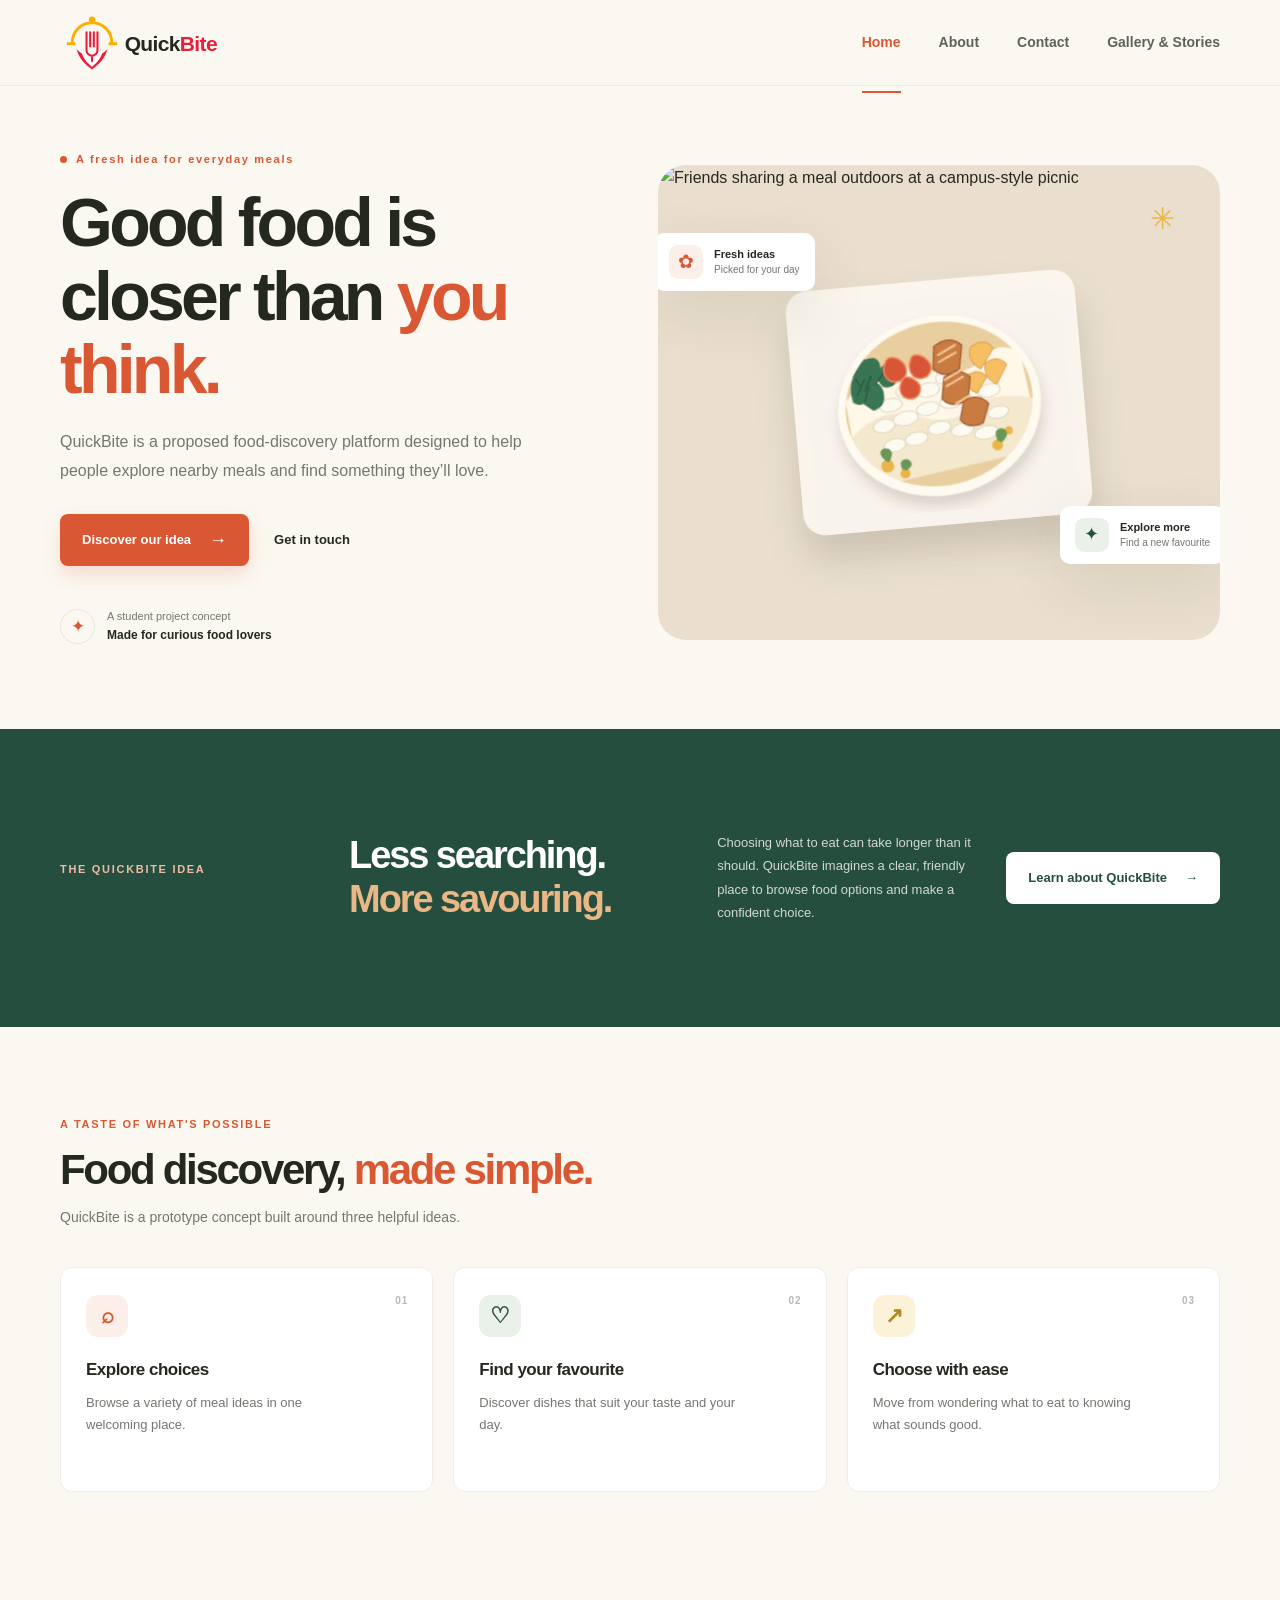
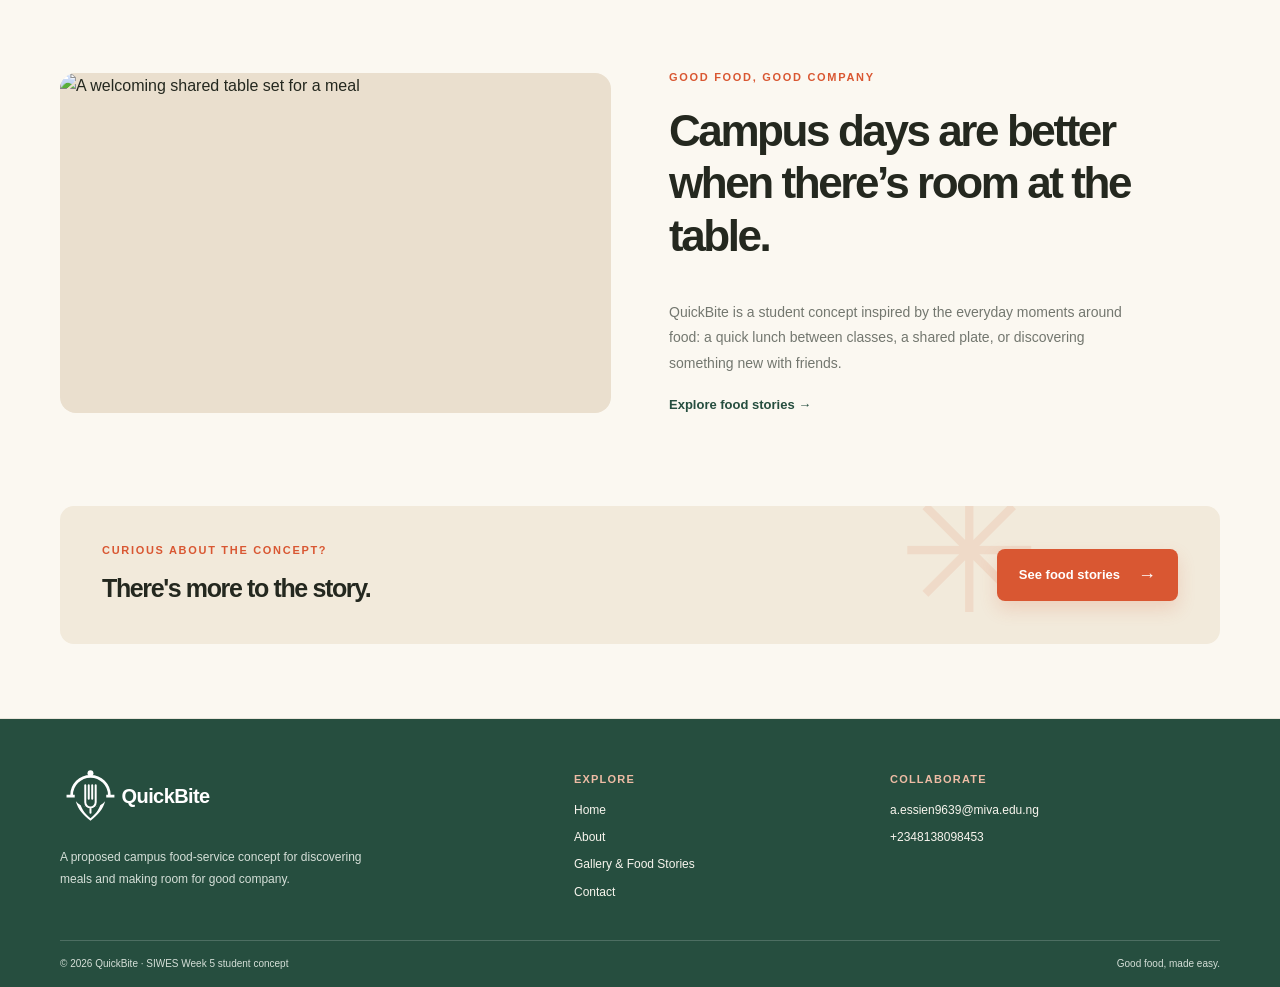
==== index.html @ 916a2e5a "Build QuickBite SIWES Week 5 website" ====
<!doctype html>
<html lang="en">
<head>
  <meta charset="utf-8">
  <meta name="viewport" content="width=device-width, initial-scale=1">
  <meta name="description" content="Meet QuickBite, a student concept for making local food discovery and ordering feel simple.">
  <title>QuickBite | Good food, made easy</title>
  <link rel="icon" href="assets/favicon.svg" type="image/svg+xml">
  <link rel="stylesheet" href="style.css">
</head>
<body>
  <a class="skip-link" href="#main">Skip to main content</a>
  <header class="site-header">
    <div class="container nav-wrap">
      <a class="brand" href="index.html" aria-label="QuickBite home"><img src="assets/quickbite-logo.svg" alt="QuickBite" width="168" height="59"></a>
      <nav class="site-nav" aria-label="Main navigation">
        <a class="active" aria-current="page" href="index.html">Home</a>
        <a href="about.html">About</a>
        <a href="contact.html">Contact</a>
        <a href="gallery.html">Gallery &amp; Stories</a>
      </nav>
    </div>
  </header>

  <main id="main">
    <section class="hero container">
      <div class="hero-copy">
        <p class="eyebrow"><span class="eyebrow-dot"></span> A fresh idea for everyday meals</p>
        <h1>Good food is<br>closer than <span class="accent-text">you think.</span></h1>
        <p class="hero-text">QuickBite is a proposed food-discovery platform designed to help people explore nearby meals and find something they’ll love.</p>
        <div class="hero-actions">
          <a class="button button-primary" href="about.html">Discover our idea <span aria-hidden="true">→</span></a>
          <a class="text-link" href="contact.html">Get in touch</a>
        </div>
        <div class="hero-note"><span class="note-icon" aria-hidden="true">✦</span><span>A student project concept<br><strong>Made for curious food lovers</strong></span></div>
      </div>
      <div class="hero-visual hero-photo-wrap">
        <img class="hero-photo" src="https://images.unsplash.com/photo-1527529482837-4698179dc6ce?auto=format&amp;fit=crop&amp;w=1200&amp;q=85" alt="Friends sharing a meal outdoors at a campus-style picnic" onerror="this.hidden=true">
        <div class="visual-orbit orbit-one"></div><div class="visual-orbit orbit-two"></div>
        <img class="hero-food" src="assets/quickbite-bowl.svg" alt="Illustration of a colourful rice bowl with vegetables and grilled protein">
        <div class="floating-card card-fresh"><span class="card-icon" aria-hidden="true">✿</span><span><strong>Fresh ideas</strong><small>Picked for your day</small></span></div>
        <div class="floating-card card-discover"><span class="mini-spark" aria-hidden="true">✦</span><span><strong>Explore more</strong><small>Find a new favourite</small></span></div>
        <span class="visual-sun" aria-hidden="true">✳</span>
      </div>
    </section>

    <section class="intro-band">
      <div class="container intro-grid">
        <p class="eyebrow eyebrow-light">THE QUICKBITE IDEA</p>
        <h2>Less searching.<br><span>More savouring.</span></h2>
        <p>Choosing what to eat can take longer than it should. QuickBite imagines a clear, friendly place to browse food options and make a confident choice.</p>
        <a class="button button-light" href="about.html">Learn about QuickBite <span aria-hidden="true">→</span></a>
      </div>
    </section>

    <section class="features container section-space">
      <div class="section-heading">
        <p class="eyebrow">A TASTE OF WHAT'S POSSIBLE</p>
        <h2>Food discovery, <span class="accent-text">made simple.</span></h2>
        <p>QuickBite is a prototype concept built around three helpful ideas.</p>
      </div>
      <div class="feature-grid">
        <article class="feature-card"><span class="feature-number">01</span><span class="feature-icon icon-peach" aria-hidden="true">⌕</span><h3>Explore choices</h3><p>Browse a variety of meal ideas in one welcoming place.</p></article>
        <article class="feature-card"><span class="feature-number">02</span><span class="feature-icon icon-green" aria-hidden="true">♡</span><h3>Find your favourite</h3><p>Discover dishes that suit your taste and your day.</p></article>
        <article class="feature-card"><span class="feature-number">03</span><span class="feature-icon icon-yellow" aria-hidden="true">↗</span><h3>Choose with ease</h3><p>Move from wondering what to eat to knowing what sounds good.</p></article>
      </div>
    </section>

    <section class="campus-moment container section-space"><div class="moment-photo"><img src="https://images.unsplash.com/photo-1517248135467-4c7edcad34c4?auto=format&amp;fit=crop&amp;w=1000&amp;q=85" alt="A welcoming shared table set for a meal" loading="lazy" onerror="this.hidden=true"></div><div><p class="eyebrow">GOOD FOOD, GOOD COMPANY</p><h2>Campus days are better when there’s room at the table.</h2><p>QuickBite is a student concept inspired by the everyday moments around food: a quick lunch between classes, a shared plate, or discovering something new with friends.</p><a class="text-link" href="gallery.html">Explore food stories →</a></div></section>

    <section class="closing-cta container">
      <div><p class="eyebrow">CURIOUS ABOUT THE CONCEPT?</p><h2>There's more to the story.</h2></div>
      <a class="button button-primary" href="gallery.html">See food stories <span aria-hidden="true">→</span></a>
      <span class="cta-decoration" aria-hidden="true">✳</span>
    </section>
  </main>

  <footer class="site-footer">
    <div class="container footer-grid">
      <div class="footer-brand-column">
        <a class="brand brand-footer" href="index.html" aria-label="QuickBite home"><img src="assets/quickbite-logo-light.svg" alt="QuickBite" width="160" height="56"></a>
        <p>A proposed campus food-service concept for discovering meals and making room for good company.</p>
      </div>
      <div class="footer-links"><h2>Explore</h2><a href="index.html">Home</a><a href="about.html">About</a><a href="gallery.html">Gallery &amp; Food Stories</a><a href="contact.html">Contact</a></div>
      <div class="footer-contact"><h2>Collaborate</h2><a href="mailto:a.essien9639@miva.edu.ng">a.essien9639@miva.edu.ng</a><a href="tel:+2348138098453">+2348138098453</a></div>
    </div>
    <div class="container footer-bottom"><span>© 2026 QuickBite · SIWES Week 5 student concept</span><span>Good food, made easy.</span></div>
  </footer>
</body>
</html>
---- style.css ----
:root{--ink:#24281f;--muted:#73776f;--orange:#d95732;--orange-dark:#bd4525;--cream:#fbf8f1;--pale:#f3eee4;--green:#264e3f;--line:#e9e5db;--white:#fff;--shadow:0 20px 60px rgba(63,49,32,.10);--font-body:'DM Sans',Arial,sans-serif;--font-heading:'Manrope','DM Sans',sans-serif}
*{box-sizing:border-box}html{scroll-behavior:smooth}body{margin:0;background:var(--cream);color:var(--ink);font-family:var(--font-body);font-size:16px;line-height:1.65;-webkit-font-smoothing:antialiased}a{color:inherit;text-decoration:none}img{display:block;max-width:100%}.container{width:min(1160px,calc(100% - 64px));margin-inline:auto}.skip-link{position:absolute;left:16px;top:-60px;z-index:100;background:var(--green);color:white;padding:10px 16px;border-radius:8px}.skip-link:focus{top:12px}.site-header{height:86px;display:flex;align-items:center;border-bottom:1px solid rgba(36,40,31,.06)}.nav-wrap{display:flex;align-items:center;justify-content:space-between}.brand{display:inline-flex;align-items:center;gap:10px;font-family:var(--font-heading);font-size:21px;font-weight:800;letter-spacing:-1px}.brand-mark{display:grid;place-items:center;width:35px;height:35px;border-radius:12px;background:var(--orange);color:#fff;font-size:18px;font-weight:800;letter-spacing:-1px}.brand-dot{color:var(--orange)}.site-nav{display:flex;align-items:center;gap:38px}.site-nav a{position:relative;color:#5e625a;font-size:14px;font-weight:600;transition:color .2s}.site-nav a:hover,.site-nav a.active{color:var(--orange)}.site-nav a.active:after{position:absolute;right:0;bottom:-31px;left:0;height:2px;background:var(--orange);content:''}.hero{min-height:600px;display:grid;grid-template-columns:1fr 1fr;align-items:center;gap:36px;padding-block:64px 74px}.hero-copy{position:relative;z-index:1;padding-bottom:10px}.eyebrow{display:flex;align-items:center;gap:9px;margin:0 0 18px;color:var(--orange);font-size:11px;font-weight:700;letter-spacing:1.7px}.eyebrow-dot{width:7px;height:7px;border-radius:50%;background:var(--orange)}h1,h2,h3,p{margin-top:0}h1,h2,h3{font-family:var(--font-heading);letter-spacing:-.055em}h1{margin-bottom:22px;font-size:clamp(45px,5.4vw,68px);line-height:1.08;font-weight:800}.accent-text{color:var(--orange)}.hero-text,.page-lead{max-width:470px;margin-bottom:28px;color:var(--muted);font-size:16px;line-height:1.8}.hero-actions{display:flex;align-items:center;gap:25px}.button{min-height:52px;display:inline-flex;align-items:center;justify-content:center;gap:18px;padding:0 22px;border:0;border-radius:8px;font-family:var(--font-body);font-size:13px;font-weight:700;cursor:pointer;transition:transform .2s,background .2s}.button:hover{transform:translateY(-2px)}.button-primary{background:var(--orange);color:white;box-shadow:0 8px 18px rgba(217,87,50,.18)}.button-primary:hover{background:var(--orange-dark)}.button-primary span{font-size:18px;line-height:1}.text-link{font-size:13px;font-weight:700}.text-link:hover{color:var(--orange)}.hero-note{display:flex;align-items:center;gap:12px;margin-top:42px;color:var(--muted);font-size:11px;line-height:1.6}.hero-note strong{color:var(--ink);font-size:12px}.note-icon{display:grid;place-items:center;width:35px;height:35px;border:1px solid var(--line);border-radius:50%;color:var(--orange);font-size:17px}.hero-visual{height:475px;position:relative;display:grid;place-items:center}.visual-orbit{position:absolute;border-radius:50%;border:1px solid rgba(38,78,63,.10)}.orbit-one{width:420px;height:420px}.orbit-two{width:346px;height:346px}.hero-visual:before{position:absolute;width:295px;height:295px;content:'';border-radius:50%;background:#eee2ca}.hero-food{z-index:1;width:min(430px,95%);filter:drop-shadow(0 24px 18px rgba(52,44,29,.17));transform:rotate(-7deg)}.floating-card{z-index:2;position:absolute;display:flex;align-items:center;gap:11px;padding:12px 15px;background:#fff;border-radius:10px;box-shadow:var(--shadow)}.floating-card strong,.floating-card small{display:block;line-height:1.45}.floating-card strong{font-size:11px}.floating-card small{color:var(--muted);font-size:10px}.card-fresh{top:68px;left:-4px}.card-discover{right:-5px;bottom:76px}.card-icon{display:grid;place-items:center;width:34px;height:34px;border-radius:9px;background:#fceee8;color:var(--orange);font-size:19px}.mini-spark{display:grid;place-items:center;width:34px;height:34px;border-radius:9px;background:#e9f1e9;color:var(--green);font-size:18px}.visual-sun{position:absolute;top:29px;right:45px;color:#e6b74b;font-size:30px}.intro-band{background:var(--green);color:white}.intro-grid{min-height:298px;display:grid;grid-template-columns:1fr 1.3fr 1fr auto;align-items:center;gap:26px;padding-block:58px}.eyebrow-light{color:#eebca5}.intro-grid h2{margin:0;font-size:clamp(28px,3vw,38px);line-height:1.15}.intro-grid h2 span{color:#e9b886}.intro-grid>p:not(.eyebrow){max-width:255px;margin:0;color:#d0d9d3;font-size:13px;line-height:1.8}.button-light{background:white;color:var(--green);white-space:nowrap}.button-light:hover{background:#f1e9db}.section-space{padding-block:88px}.section-heading{max-width:650px;margin-bottom:38px}.section-heading .eyebrow{margin-bottom:12px}.section-heading h2{margin-bottom:11px;font-size:clamp(30px,3.6vw,42px);line-height:1.2}.section-heading>p:last-child{margin:0;color:var(--muted);font-size:14px}.feature-grid{display:grid;grid-template-columns:repeat(3,1fr);gap:20px}.feature-card{position:relative;min-height:225px;padding:27px 25px;background:white;border:1px solid #f0ede6;border-radius:12px}.feature-number{position:absolute;top:25px;right:24px;color:#b8b9b1;font-size:10px;font-weight:700;letter-spacing:1px}.feature-icon{width:42px;height:42px;display:grid;place-items:center;margin-bottom:19px;border-radius:12px;font-size:22px;font-weight:600}.icon-peach{background:#fceee8;color:var(--orange)}.icon-green{background:#eaf1e9;color:var(--green)}.icon-yellow{background:#fbf2d9;color:#b08a24}.feature-card h3,.step-card h3{margin-bottom:7px;font-size:17px;letter-spacing:-.03em}.feature-card p,.step-card p{max-width:270px;margin:0;color:var(--muted);font-size:13px;line-height:1.7}.closing-cta{position:relative;overflow:hidden;display:flex;align-items:center;justify-content:space-between;gap:22px;margin-bottom:74px;padding:35px 42px;background:#f2eadb;border-radius:14px}.closing-cta .eyebrow{margin-bottom:9px}.closing-cta h2{position:relative;z-index:1;margin:0;font-size:25px}.closing-cta .button{z-index:1}.cta-decoration{position:absolute;top:-38px;right:180px;color:rgba(217,87,50,.11);font-size:170px;line-height:1}.site-footer{border-top:1px solid var(--line);background:#f8f5ee}.footer-inner{min-height:92px;display:flex;align-items:center;justify-content:space-between;gap:18px}.brand-footer{font-size:16px}.brand-footer .brand-mark{width:29px;height:29px;border-radius:9px;font-size:15px}.footer-inner>p{margin:0;color:var(--muted);font-size:11px}.footer-credit{color:#85877f;font-size:10px;font-weight:700;letter-spacing:1px}.page-hero{min-height:455px;display:grid;grid-template-columns:1.2fr .8fr;align-items:center;gap:40px;padding-block:60px}.page-hero h1{font-size:clamp(44px,5vw,62px)}.page-hero .page-lead{max-width:510px;margin-bottom:0}.page-hero-art{height:300px;position:relative;display:grid;place-items:center}.about-art:before{position:absolute;width:235px;height:235px;content:'';border-radius:50%;background:#f1e5d0}.about-plate{z-index:1;width:194px;height:194px;display:grid;place-items:center;border:12px solid white;border-radius:50%;background:#e6ad71;box-shadow:0 18px 35px rgba(75,53,28,.13)}.about-plate:before{width:135px;height:135px;display:grid;place-items:center;content:'';border:2px dashed rgba(255,255,255,.72);border-radius:50%}.about-plate span{position:absolute;display:grid;place-items:center;width:54px;height:54px;border-radius:18px;background:var(--orange);color:#fff;font-family:var(--font-heading);font-size:30px;font-weight:800;transform:rotate(-9deg)}.about-sun{position:absolute;top:14px;right:30px;color:#e1b44d;font-size:48px}.about-leaf{position:absolute;color:var(--green);font-size:34px}.leaf-a{left:28px;top:65px}.leaf-b{right:10px;bottom:38px;color:var(--orange)}.story-section{background:white}.story-grid{display:grid;grid-template-columns:.65fr 1.35fr;gap:55px}.story-label{padding-top:8px}.story-rule{display:block;width:55px;height:2px;margin:30px 0 14px;background:var(--orange)}.story-small{color:var(--muted);font-size:12px}.story-copy h2{max-width:620px;margin-bottom:20px;font-size:clamp(29px,3.8vw,43px);line-height:1.2}.story-copy p{max-width:670px;color:var(--muted);font-size:14px;line-height:1.9}.story-copy p:last-child{margin-bottom:0}.how-section{background:#f6f2e9}.steps-grid{display:grid;grid-template-columns:repeat(3,1fr);gap:20px}.step-card{min-height:240px;padding:26px;background:#fff;border-radius:12px}.step-count{display:block;color:var(--orange);font-size:10px;font-weight:700;letter-spacing:1.3px}.step-icon{display:block;margin:20px 0 12px;color:var(--green);font-size:28px}.contact-hero{min-height:calc(100vh - 178px);display:grid;grid-template-columns:.8fr 1.2fr;align-items:center;gap:70px;padding-block:65px}.contact-hero h1{font-size:clamp(48px,5vw,64px)}.contact-hero .page-lead{font-size:15px}.contact-aside{display:flex;align-items:flex-start;gap:13px;max-width:340px;margin-top:34px;padding:17px 18px;border:1px solid var(--line);border-radius:10px;background:#fff}.contact-aside-icon{color:var(--orange);font-size:19px}.contact-aside p{margin:0;color:var(--muted);font-size:11px;line-height:1.7}.contact-aside strong{color:var(--ink);font-size:12px}.contact-form{padding:34px 36px;background:#fff;border:1px solid #eeebe4;border-radius:14px;box-shadow:0 15px 45px rgba(63,49,32,.06)}.form-heading{margin-bottom:25px}.form-heading .eyebrow{margin-bottom:7px}.form-heading h2{margin:0;font-size:28px}.form-row{display:grid;grid-template-columns:1fr 1fr;gap:15px}.form-field{display:flex;flex-direction:column;gap:7px;margin-bottom:17px}.form-field label{font-size:12px;font-weight:700}.form-field input,.form-field textarea{width:100%;border:1px solid #e7e4dc;border-radius:7px;background:#fdfcf9;padding:12px 13px;color:var(--ink);font:inherit;font-size:12px;outline:none;transition:border-color .2s,box-shadow .2s}.form-field input{height:45px}.form-field textarea{min-height:125px;resize:vertical}.form-field input::placeholder,.form-field textarea::placeholder{color:#a4a59e}.form-field input:focus,.form-field textarea:focus{border-color:var(--orange);box-shadow:0 0 0 3px rgba(217,87,50,.1)}.submit-button{width:100%;margin-top:1px}.form-note{margin:12px 0 0;text-align:center;color:var(--muted);font-size:10px}
@media(max-width:900px){.container{width:min(100% - 48px,720px)}.hero{min-height:auto;grid-template-columns:1fr 1fr;gap:10px;padding-block:55px}.hero-visual{height:390px}.orbit-one{width:340px;height:340px}.orbit-two{width:275px;height:275px}.hero-visual:before{width:235px;height:235px}.floating-card{padding:10px}.card-fresh{left:-5px}.card-discover{right:-6px}.intro-grid{grid-template-columns:1fr 1.4fr;gap:18px 35px}.intro-grid>p:not(.eyebrow){max-width:400px}.feature-card{padding:23px 19px}.contact-hero{gap:35px}.contact-form{padding:28px 24px}}
@media(max-width:650px){body{font-size:15px}.container{width:calc(100% - 40px)}.site-header{height:72px}.brand{font-size:19px}.brand-mark{width:32px;height:32px}.site-nav{gap:20px}.site-nav a{font-size:12px}.site-nav a.active:after{bottom:-25px}.hero{grid-template-columns:1fr;padding-block:52px 35px}.hero-copy{padding:0}.hero h1{font-size:clamp(43px,12vw,59px)}.hero-text{font-size:14px}.hero-note{margin-top:30px}.hero-visual{height:340px;margin-top:10px}.orbit-one{width:310px;height:310px}.orbit-two{width:250px;height:250px}.hero-visual:before{width:220px;height:220px}.hero-food{width:min(350px,100%)}.card-fresh{top:28px;left:0}.card-discover{right:0;bottom:39px}.visual-sun{right:25px;top:0}.intro-grid{grid-template-columns:1fr;gap:13px;padding-block:45px}.intro-grid h2{font-size:32px}.intro-grid>p:not(.eyebrow){font-size:12px}.intro-grid .button{justify-self:start;margin-top:5px}.section-space{padding-block:62px}.section-heading{margin-bottom:27px}.section-heading h2{font-size:31px}.feature-grid,.steps-grid{grid-template-columns:1fr;gap:13px}.feature-card{min-height:0;padding:21px}.feature-icon{margin-bottom:13px}.feature-card p{max-width:none}.closing-cta{align-items:flex-start;flex-direction:column;margin-bottom:50px;padding:27px 24px}.closing-cta h2{max-width:230px;font-size:22px}.cta-decoration{top:-13px;right:5px;font-size:115px}.footer-inner{min-height:0;flex-wrap:wrap;justify-content:flex-start;padding-block:22px;gap:10px 18px}.footer-inner>p{flex-basis:100%;order:3}.footer-credit{margin-left:auto}.page-hero{min-height:0;grid-template-columns:1fr;gap:8px;padding-block:48px 28px}.page-hero h1{font-size:clamp(42px,11vw,56px)}.page-hero .page-lead{font-size:14px}.page-hero-art{height:250px}.about-art:before{width:205px;height:205px}.about-plate{width:165px;height:165px}.about-plate:before{width:115px;height:115px}.story-grid{grid-template-columns:1fr;gap:24px}.story-rule{margin:18px 0 10px}.story-copy h2{font-size:31px}.story-copy p{font-size:13px}.step-card{min-height:0;padding:22px}.step-icon{margin:14px 0 8px}.contact-hero{min-height:0;grid-template-columns:1fr;gap:30px;padding-block:48px 58px}.contact-hero .page-lead{font-size:14px}.contact-aside{margin-top:24px}.contact-form{padding:25px 20px}.form-row{grid-template-columns:1fr;gap:0}.form-heading h2{font-size:25px}}
@media(prefers-reduced-motion:reduce){html{scroll-behavior:auto}*,*::before,*::after{transition:none!important}}

/* Photo storytelling and the gallery page */
.brand img{width:160px;height:auto}.brand-footer img{width:145px}.hero-photo-wrap{overflow:hidden;border-radius:28px;background:#eadfce}.hero-photo{position:absolute;inset:0;width:100%;height:100%;object-fit:cover}.hero-photo-wrap:before,.hero-photo-wrap .visual-orbit{display:none}.hero-photo-wrap .hero-food{position:relative;width:min(290px,74%);padding:14px;border-radius:22px;background:rgba(251,248,241,.94);transform:rotate(-5deg)}.hero-photo-wrap .floating-card{backdrop-filter:blur(8px)}.campus-moment{display:grid;grid-template-columns:1fr 1fr;align-items:center;gap:58px}.moment-photo{height:340px;overflow:hidden;border-radius:16px;background:#eadfce}.moment-photo img{width:100%;height:100%;object-fit:cover}.campus-moment h2{max-width:490px;font-size:clamp(30px,3.7vw,44px);line-height:1.2}.campus-moment>div>p:not(.eyebrow){max-width:480px;color:var(--muted);font-size:14px;line-height:1.85}.campus-moment .text-link{color:var(--green)}.about-photo-band{height:390px;position:relative;overflow:hidden;background:var(--green)}.about-photo-band>img{width:100%;height:100%;object-fit:cover;opacity:.62}.about-photo-caption{position:absolute;inset:0;display:flex;flex-direction:column;align-items:flex-start;justify-content:center;width:min(1160px,calc(100% - 64px));margin:auto;color:white}.about-photo-caption h2{font-size:clamp(34px,4vw,48px);line-height:1.15}.about-photo-caption .eyebrow{color:#f2cdbd}.contact-details{margin-top:32px}.contact-details h2{margin-bottom:10px;font-size:19px}.contact-details p{margin:5px 0;color:var(--green);font-size:14px}.contact-details a{text-decoration:underline;text-decoration-color:#d9b19f;text-underline-offset:4px}.form-field select{width:100%;height:45px;border:1px solid #e7e4dc;border-radius:7px;background:#fdfcf9;padding:10px 13px;color:var(--ink);font:inherit;font-size:12px}.form-field select:focus{outline:2px solid rgba(217,87,50,.35);border-color:var(--orange)}.gallery-intro{padding-block:72px 40px}.gallery-intro h1{font-size:clamp(44px,5vw,62px)}.gallery-grid{display:grid;grid-template-columns:1.25fr 1fr 1fr;grid-template-rows:245px 245px;gap:16px;padding-bottom:82px}.gallery-item{position:relative;overflow:hidden;margin:0;border-radius:13px;background:#e8dfd0}.gallery-item img{width:100%;height:100%;object-fit:cover;transition:transform .35s}.gallery-item:hover img{transform:scale(1.025)}.gallery-item:after{position:absolute;inset:45% 0 0;background:linear-gradient(transparent,rgba(24,31,25,.68));content:'';pointer-events:none}.gallery-item figcaption{position:absolute;z-index:1;right:17px;bottom:15px;left:17px;color:white;font-size:12px;font-weight:600;line-height:1.4}.gallery-tall{grid-row:span 2}.stories-section{background:#fff}.story-card-grid{display:grid;grid-template-columns:repeat(3,1fr);gap:18px}.editorial-card{padding:25px;border:1px solid var(--line);border-radius:12px;background:var(--cream)}.story-tag{color:var(--orange);font-size:10px;font-weight:700;letter-spacing:1.25px}.editorial-card h3{margin:15px 0 10px;font-size:20px;line-height:1.28}.editorial-card p{min-height:84px;color:var(--muted);font-size:13px;line-height:1.75}.editorial-card a{color:var(--green);font-size:12px;font-weight:700}.story-reading{max-width:740px;margin:55px auto 0;padding-top:35px;border-top:1px solid var(--line)}.story-reading h3{margin:24px 0 8px;font-size:21px}.story-reading p{color:var(--muted);font-size:14px;line-height:1.85}
@media(max-width:900px){.gallery-grid{grid-template-rows:210px 210px}.campus-moment{gap:32px}.story-card-grid{grid-template-columns:1fr 1fr}}
@media(max-width:650px){.brand img{width:136px}.site-nav{gap:9px;flex-wrap:nowrap;justify-content:flex-end;max-width:none}.site-nav a{font-size:10px}.site-nav a.active:after{bottom:-7px}.hero-photo-wrap{height:330px}.hero-photo-wrap .hero-food{width:70%}.campus-moment{grid-template-columns:1fr;gap:25px;padding-top:44px}.moment-photo{height:250px}.about-photo-band{height:300px}.about-photo-caption{width:calc(100% - 40px)}.gallery-intro{padding-block:48px 22px}.gallery-grid{grid-template-columns:1fr 1fr;grid-template-rows:220px 170px 170px;gap:10px;padding-bottom:55px}.gallery-tall{grid-row:span 2}.gallery-item figcaption{right:11px;bottom:10px;left:11px;font-size:10px}.story-card-grid{grid-template-columns:1fr}.editorial-card p{min-height:0}.story-reading{margin-top:38px;padding-top:25px}.contact-details{margin-top:25px}}

/* Final polish: keyboard states, balanced footer, and compact-screen navigation */
:focus-visible{outline:3px solid #264e3f;outline-offset:3px;border-radius:4px}
.site-nav a{padding-block:8px;transition:color .18s ease}
.button,.feature-card,.step-card,.editorial-card{transition:transform .2s ease,box-shadow .2s ease,border-color .2s ease}
.feature-card:hover,.step-card:hover,.editorial-card:hover{transform:translateY(-3px);box-shadow:0 14px 34px rgba(63,49,32,.08)}
.hero-photo-wrap:before{display:none}
.hero-photo-wrap .visual-orbit{display:none}
.site-footer{background:var(--green);color:#fff}
.footer-grid{display:grid;grid-template-columns:1.4fr .8fr 1fr;gap:52px;padding-block:48px 38px}
.brand-footer img{width:160px}
.footer-brand-column>p{max-width:310px;margin:16px 0 0;color:#d5dfd8;font-size:12px;line-height:1.8}
.footer-links,.footer-contact{display:flex;flex-direction:column;align-items:flex-start;gap:8px}
.footer-links h2,.footer-contact h2{margin:3px 0 5px;color:#eebca5;font-family:var(--font-body);font-size:11px;letter-spacing:1.2px;text-transform:uppercase}
.footer-links a,.footer-contact a{color:#f8f5ee;font-size:12px;line-height:1.6;transition:color .18s ease}
.footer-links a:hover,.footer-contact a:hover{color:#f2bb8f;text-decoration:underline;text-underline-offset:3px}
.footer-bottom{display:flex;justify-content:space-between;gap:16px;padding-block:15px;border-top:1px solid rgba(255,255,255,.18);color:#d5dfd8;font-size:10px}
.gallery-item:focus-within img{transform:scale(1.025)}
@media(max-width:900px){.footer-grid{gap:28px}}
@media(max-width:650px){.site-header{height:auto;min-height:72px;padding-block:10px}.nav-wrap{flex-wrap:wrap;justify-content:center;gap:3px 15px}.site-nav{width:100%;justify-content:center;flex-wrap:wrap;gap:4px 17px}.site-nav a{font-size:11px;padding-block:4px}.site-nav a.active:after{bottom:0}.footer-grid{grid-template-columns:1fr 1fr;gap:25px 18px;padding-block:35px 25px}.footer-brand-column{grid-column:1/-1}.footer-brand-column>p{max-width:350px}.footer-contact a{overflow-wrap:anywhere}.footer-bottom{flex-direction:column;gap:3px}.about-photo-caption{padding-inline:0}}
@media(prefers-reduced-motion:reduce){.button,.feature-card,.step-card,.editorial-card,.gallery-item img,.site-nav a,.footer-links a,.footer-contact a{transition:none!important}.feature-card:hover,.step-card:hover,.editorial-card:hover{transform:none}}
.site-header{height:86px}
.brand img{width:168px;height:auto}
.brand-footer img{width:160px;height:auto}
.site-nav a.active:after{bottom:-31px}
@media(max-width:650px){.site-header{min-height:72px;height:auto;padding-block:10px}.brand img{width:136px}.brand-footer img{width:145px}.site-nav a.active:after{bottom:0}}
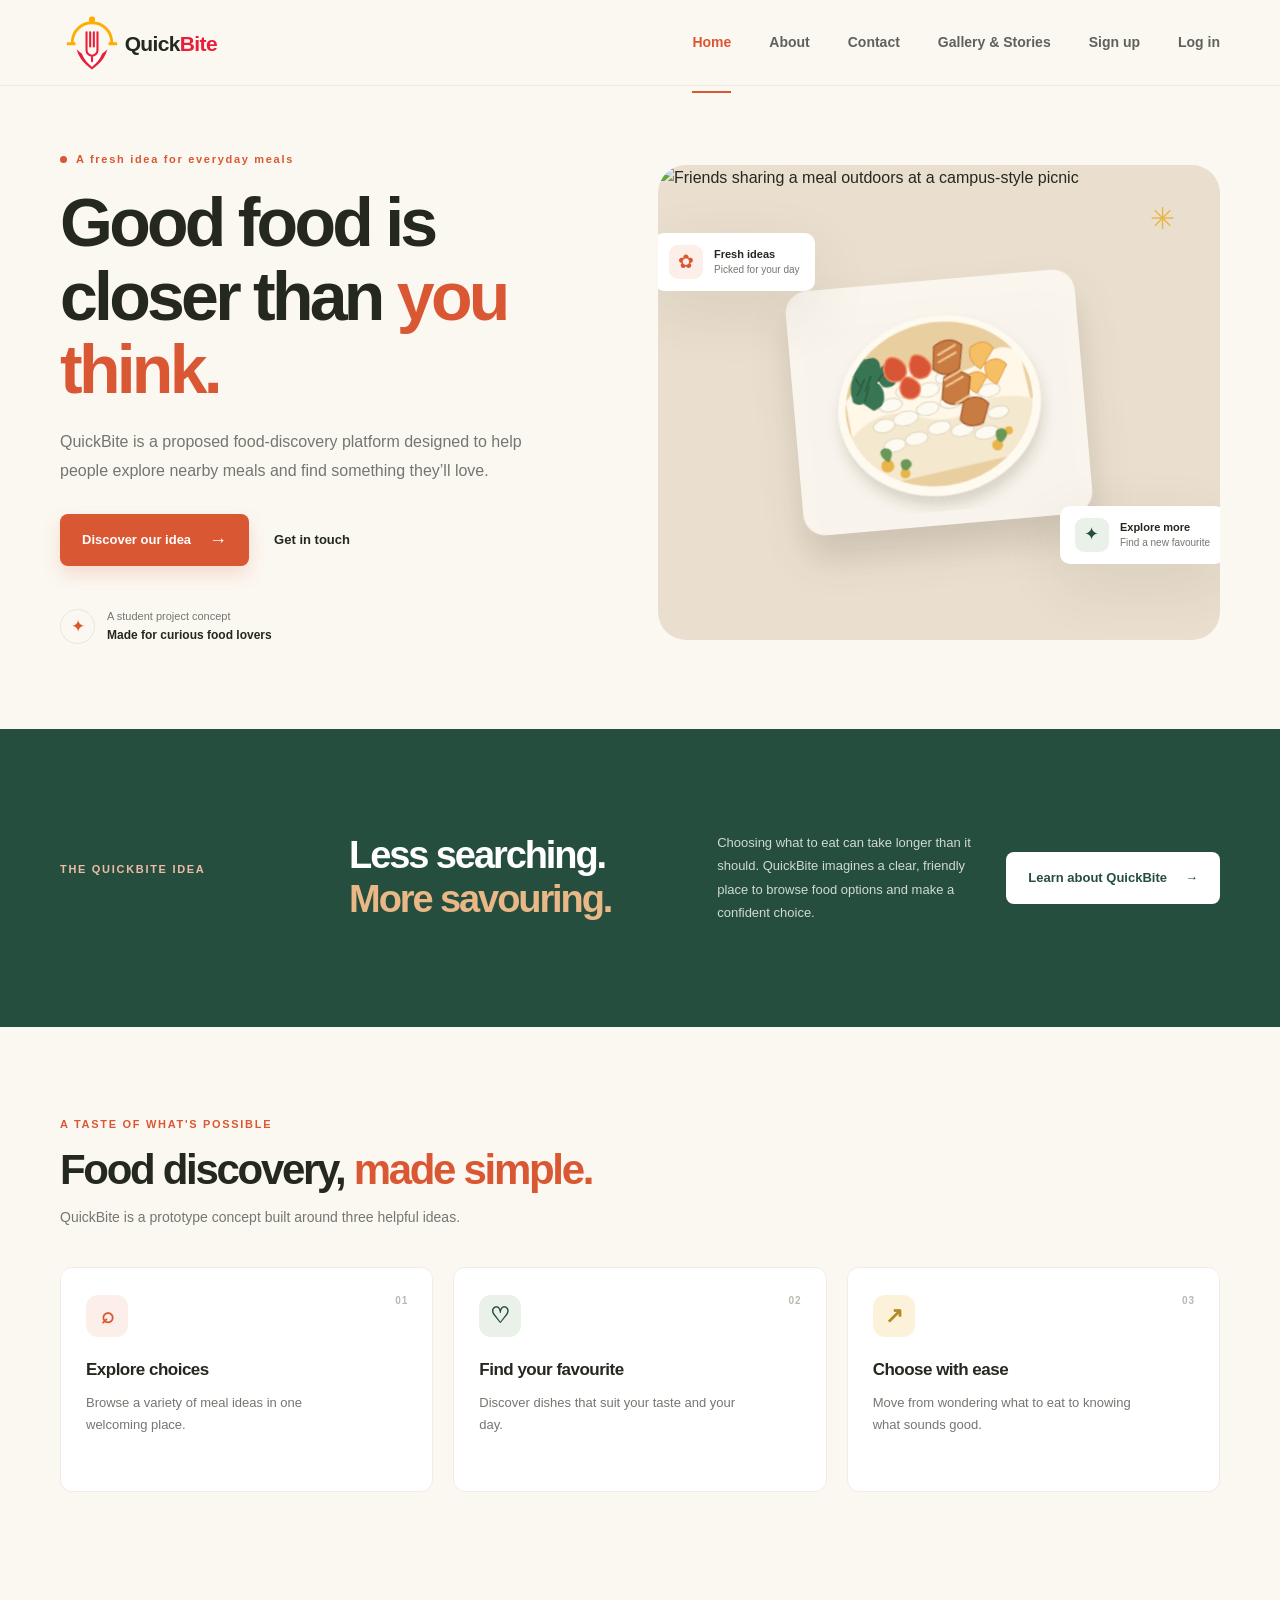
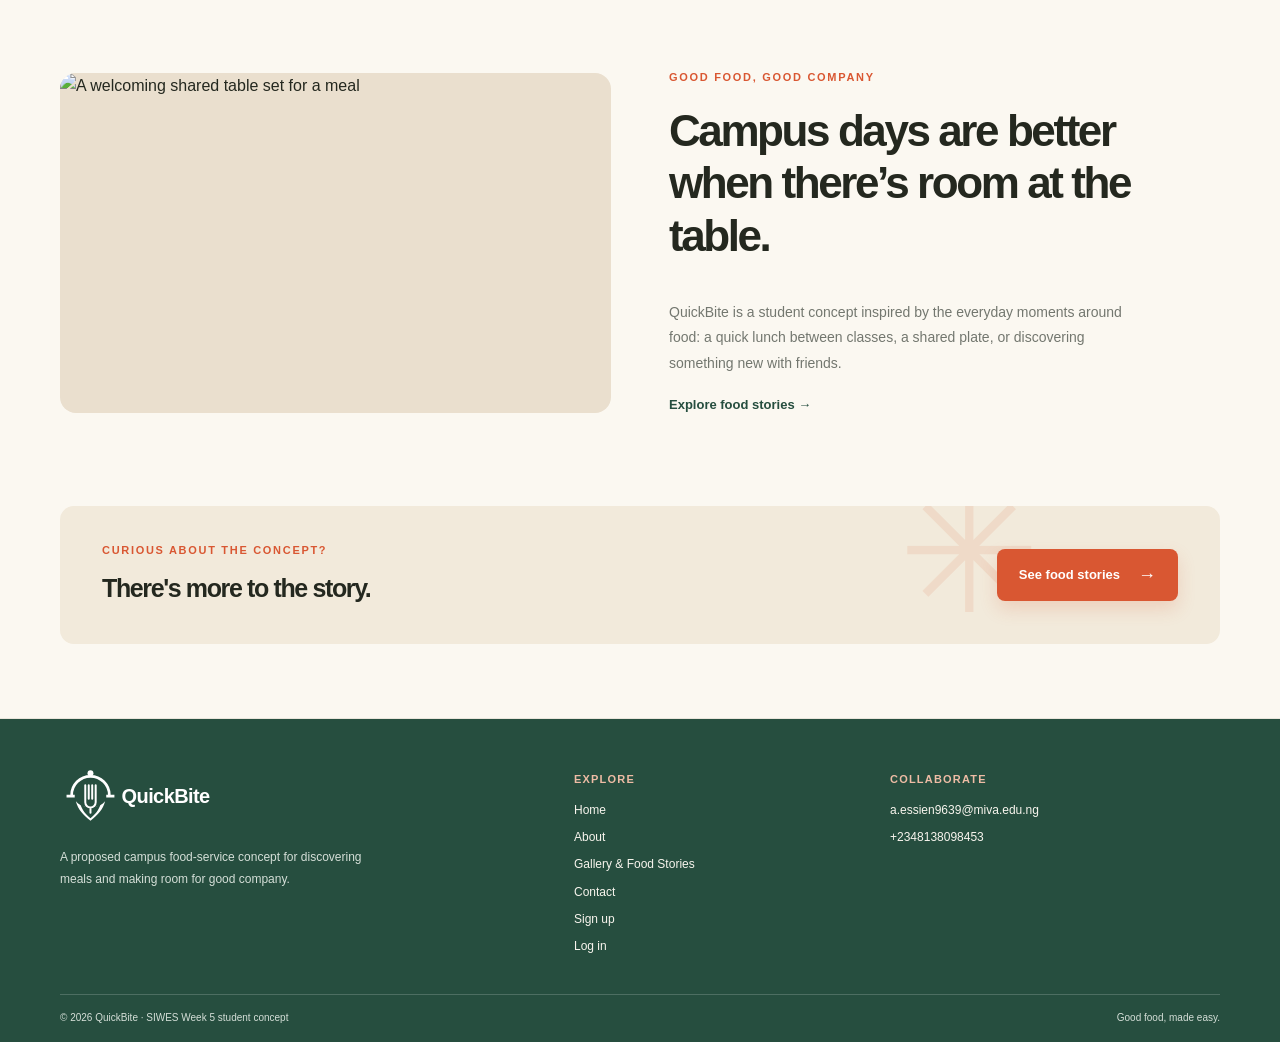
==== commit 79fb3c2e: "Add form validation and account preview pages" ====
--- a/index.html
+++ b/index.html
@@ -17,7 +17,7 @@
         <a class="active" aria-current="page" href="index.html">Home</a>
         <a href="about.html">About</a>
         <a href="contact.html">Contact</a>
-        <a href="gallery.html">Gallery &amp; Stories</a>
+        <a href="gallery.html">Gallery &amp; Stories</a><a href="signup.html">Sign up</a><a href="login.html">Log in</a>
       </nav>
     </div>
   </header>
@@ -81,7 +81,7 @@
         <a class="brand brand-footer" href="index.html" aria-label="QuickBite home"><img src="assets/quickbite-logo-light.svg" alt="QuickBite" width="160" height="56"></a>
         <p>A proposed campus food-service concept for discovering meals and making room for good company.</p>
       </div>
-      <div class="footer-links"><h2>Explore</h2><a href="index.html">Home</a><a href="about.html">About</a><a href="gallery.html">Gallery &amp; Food Stories</a><a href="contact.html">Contact</a></div>
+      <div class="footer-links"><h2>Explore</h2><a href="index.html">Home</a><a href="about.html">About</a><a href="gallery.html">Gallery &amp; Food Stories</a><a href="contact.html">Contact</a><a href="signup.html">Sign up</a><a href="login.html">Log in</a></div>
       <div class="footer-contact"><h2>Collaborate</h2><a href="mailto:a.essien9639@miva.edu.ng">a.essien9639@miva.edu.ng</a><a href="tel:+2348138098453">+2348138098453</a></div>
     </div>
     <div class="container footer-bottom"><span>© 2026 QuickBite · SIWES Week 5 student concept</span><span>Good food, made easy.</span></div>
--- a/style.css
+++ b/style.css
@@ -34,3 +34,25 @@
 .brand-footer img{width:160px;height:auto}
 .site-nav a.active:after{bottom:-31px}
 @media(max-width:650px){.site-header{min-height:72px;height:auto;padding-block:10px}.brand img{width:136px}.brand-footer img{width:145px}.site-nav a.active:after{bottom:0}}
+.auth-shell{width:min(960px,calc(100% - 64px));min-height:calc(100vh - 178px);display:grid;grid-template-columns:.9fr 1.1fr;align-items:center;gap:54px;padding-block:58px}
+.auth-intro h1{font-size:clamp(42px,5vw,62px)}
+.auth-card{width:100%;max-width:520px;padding:34px 36px;border:1px solid #eeebe4;border-radius:14px;background:#fff;box-shadow:0 15px 45px rgba(63,49,32,.06)}
+.auth-card .form-heading{margin-bottom:20px}
+.prototype-notice{margin:0 0 24px;padding:12px 14px;border-left:3px solid var(--orange);border-radius:4px;background:#fbf4ec;color:#565a52;font-size:12px;line-height:1.65}
+.auth-form .form-field{margin-bottom:18px}
+.form-field input[aria-invalid="true"],.form-field textarea[aria-invalid="true"],.form-field select[aria-invalid="true"]{border-color:#b42318}
+.field-error{display:block;margin:0;color:#a11b13;font-size:12px;line-height:1.45}
+.form-hint{color:var(--muted);font-size:11px;line-height:1.45}
+.password-control{display:flex;align-items:stretch;gap:8px}
+.password-control input{min-width:0;flex:1}
+.password-toggle{min-width:58px;padding:0 11px;border:1px solid #e7e4dc;border-radius:7px;background:#fbf8f1;color:var(--green);font:inherit;font-size:12px;font-weight:700;cursor:pointer}
+.password-toggle:hover{background:#f1e9db}
+.form-status{margin:14px 0 0;padding:11px 13px;border:1px solid #c9dfcd;border-radius:7px;background:#eff7ef;color:#254c32;font-size:12px;line-height:1.6}
+.form-status.is-error{border-color:#e6b8b5;background:#fff4f3;color:#8f1d17}
+.auth-switch{margin:22px 0 0;color:var(--muted);font-size:13px}
+.auth-switch a{color:var(--green);font-weight:700;text-decoration:underline;text-underline-offset:3px}
+@media(max-width:900px){.auth-shell{width:min(760px,calc(100% - 48px));grid-template-columns:.8fr 1.2fr;gap:30px}.auth-card{padding:30px 26px}}
+@media(max-width:650px){.auth-shell{width:calc(100% - 40px);min-height:0;grid-template-columns:1fr;gap:24px;padding-block:44px 56px}.auth-intro h1{font-size:clamp(40px,11vw,54px)}.auth-card{padding:26px 20px}.auth-card .form-heading h2{font-size:25px}}
+.field-error[hidden],.form-status[hidden]{display:none!important}
+@media(max-width:900px){.nav-wrap{gap:18px}.brand img{width:145px}.site-nav{gap:clamp(12px,2.3vw,21px)}.site-nav a{white-space:nowrap}}
+@media(max-width:650px){.nav-wrap{gap:3px 15px}.brand img{width:136px}.site-nav{width:100%;justify-content:center;flex-wrap:wrap;gap:4px 17px}.site-nav a{font-size:11px;padding-block:4px}.brand-footer img{width:145px}}
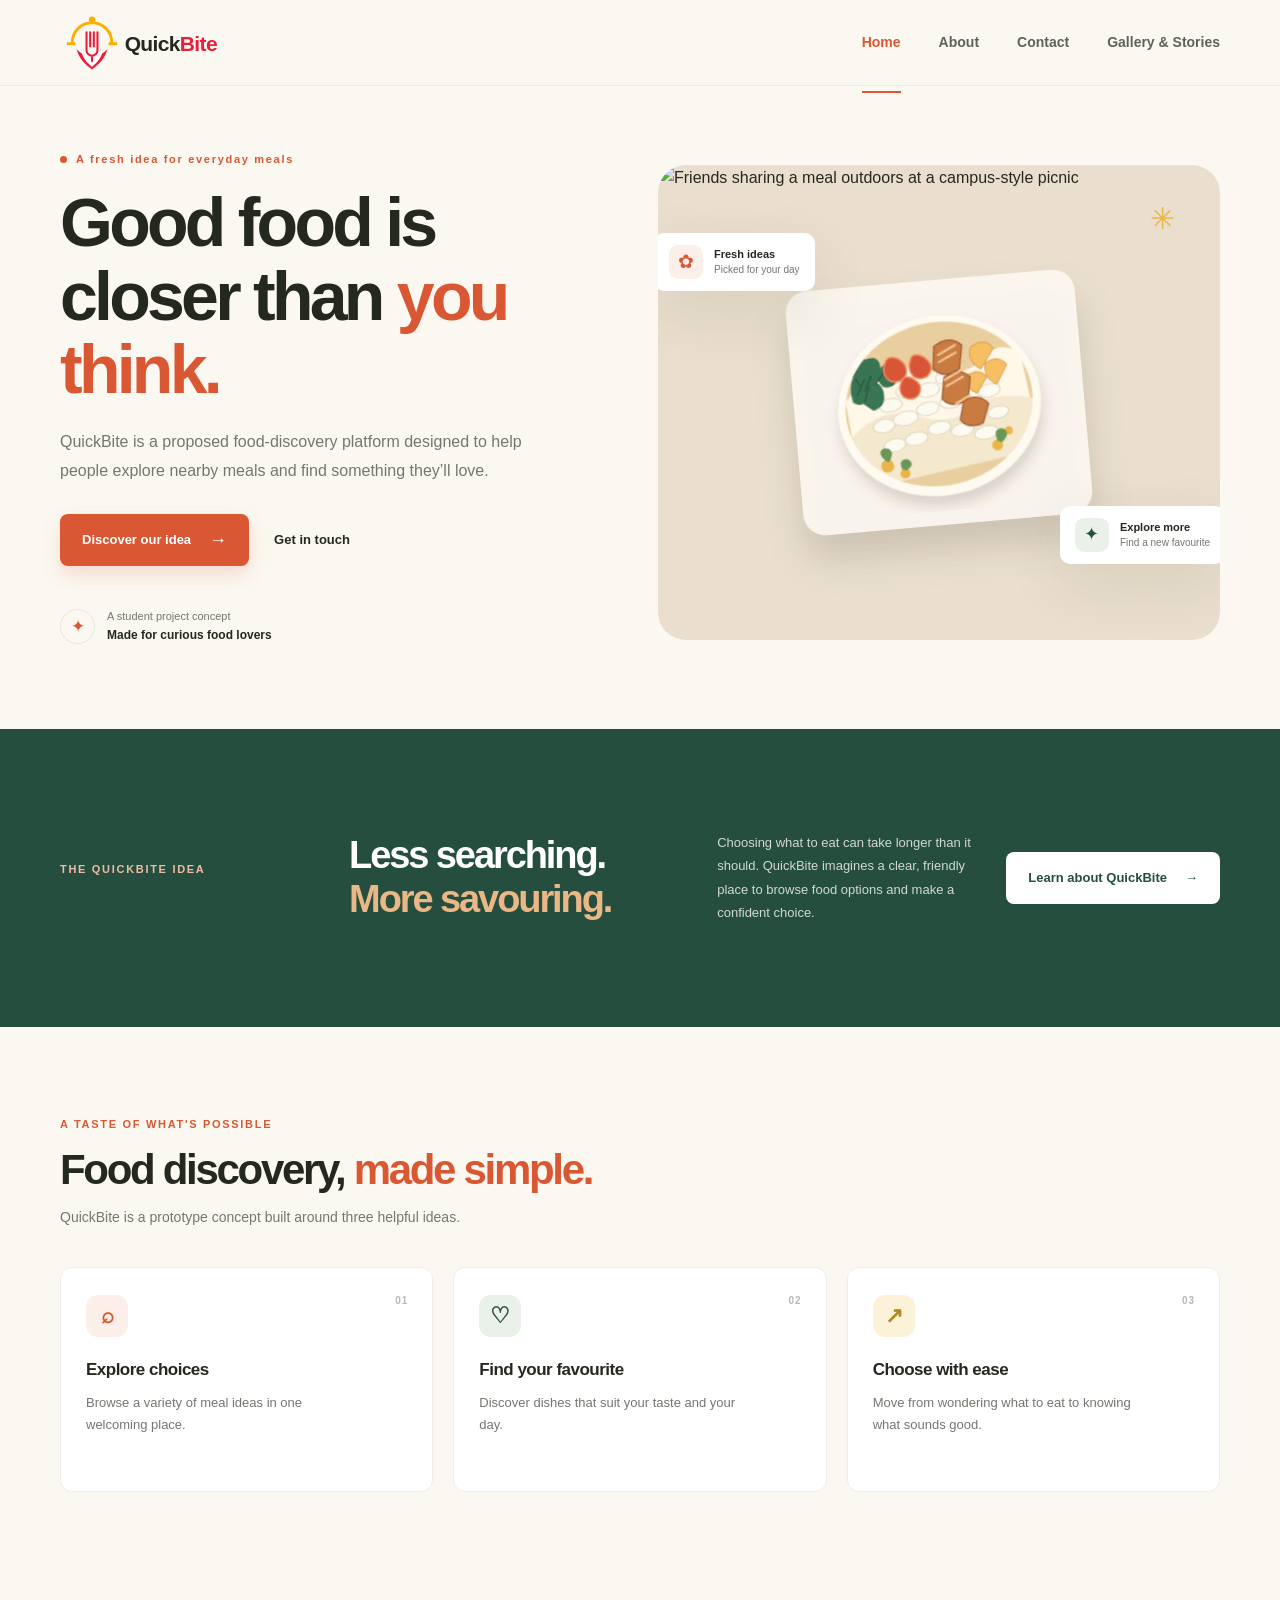
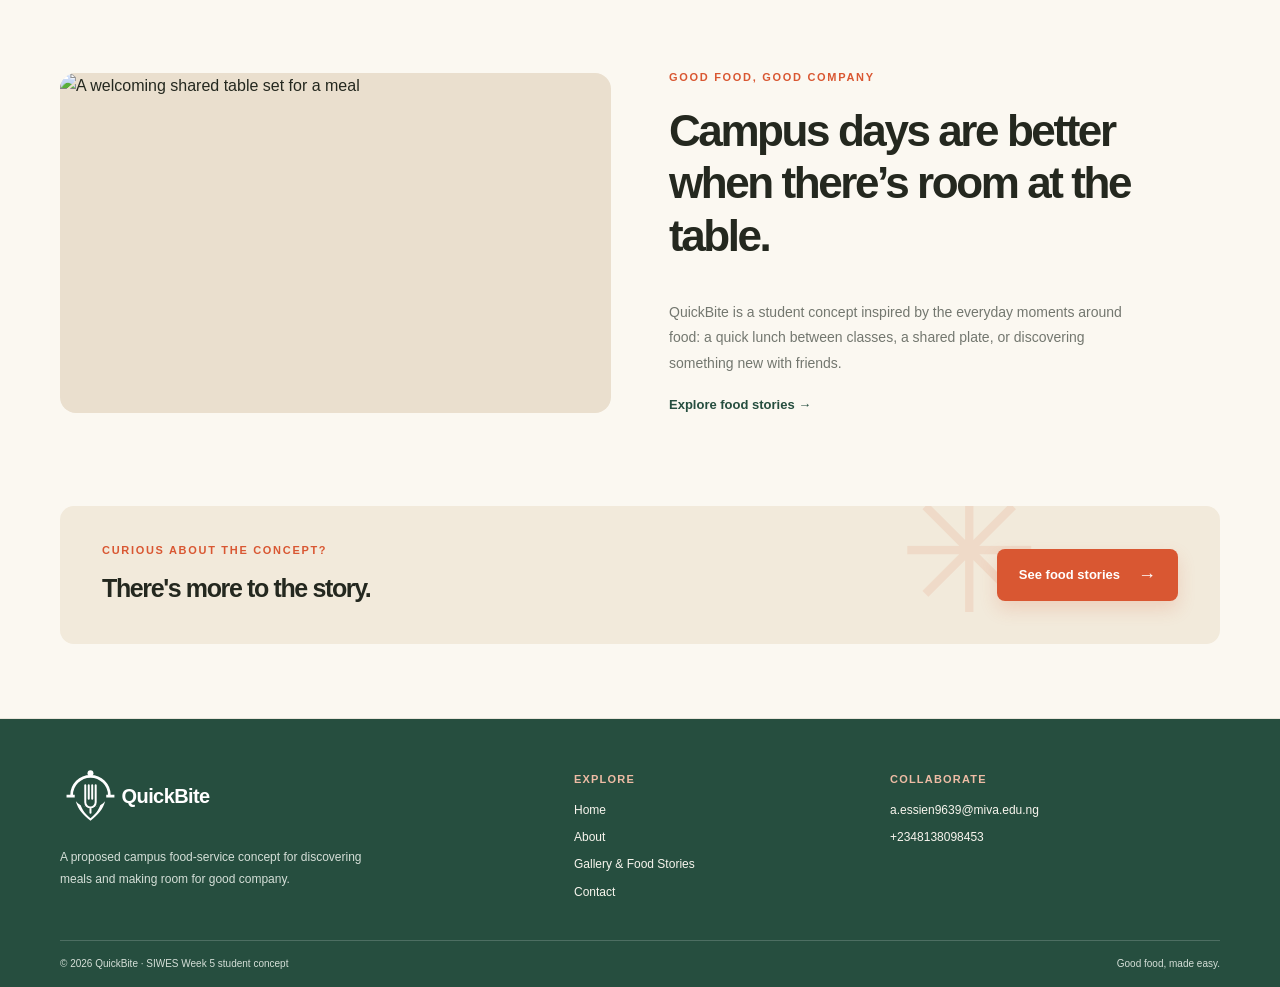
==== commit c431805a: "Remove account pages and validate contact form" ====
--- a/index.html
+++ b/index.html
@@ -17,7 +17,7 @@
         <a class="active" aria-current="page" href="index.html">Home</a>
         <a href="about.html">About</a>
         <a href="contact.html">Contact</a>
-        <a href="gallery.html">Gallery &amp; Stories</a><a href="signup.html">Sign up</a><a href="login.html">Log in</a>
+        <a href="gallery.html">Gallery &amp; Stories</a>
       </nav>
     </div>
   </header>
@@ -81,7 +81,7 @@
         <a class="brand brand-footer" href="index.html" aria-label="QuickBite home"><img src="assets/quickbite-logo-light.svg" alt="QuickBite" width="160" height="56"></a>
         <p>A proposed campus food-service concept for discovering meals and making room for good company.</p>
       </div>
-      <div class="footer-links"><h2>Explore</h2><a href="index.html">Home</a><a href="about.html">About</a><a href="gallery.html">Gallery &amp; Food Stories</a><a href="contact.html">Contact</a><a href="signup.html">Sign up</a><a href="login.html">Log in</a></div>
+      <div class="footer-links"><h2>Explore</h2><a href="index.html">Home</a><a href="about.html">About</a><a href="gallery.html">Gallery &amp; Food Stories</a><a href="contact.html">Contact</a></div>
       <div class="footer-contact"><h2>Collaborate</h2><a href="mailto:a.essien9639@miva.edu.ng">a.essien9639@miva.edu.ng</a><a href="tel:+2348138098453">+2348138098453</a></div>
     </div>
     <div class="container footer-bottom"><span>© 2026 QuickBite · SIWES Week 5 student concept</span><span>Good food, made easy.</span></div>
--- a/style.css
+++ b/style.css
@@ -34,25 +34,8 @@
 .brand-footer img{width:160px;height:auto}
 .site-nav a.active:after{bottom:-31px}
 @media(max-width:650px){.site-header{min-height:72px;height:auto;padding-block:10px}.brand img{width:136px}.brand-footer img{width:145px}.site-nav a.active:after{bottom:0}}
-.auth-shell{width:min(960px,calc(100% - 64px));min-height:calc(100vh - 178px);display:grid;grid-template-columns:.9fr 1.1fr;align-items:center;gap:54px;padding-block:58px}
-.auth-intro h1{font-size:clamp(42px,5vw,62px)}
-.auth-card{width:100%;max-width:520px;padding:34px 36px;border:1px solid #eeebe4;border-radius:14px;background:#fff;box-shadow:0 15px 45px rgba(63,49,32,.06)}
-.auth-card .form-heading{margin-bottom:20px}
-.prototype-notice{margin:0 0 24px;padding:12px 14px;border-left:3px solid var(--orange);border-radius:4px;background:#fbf4ec;color:#565a52;font-size:12px;line-height:1.65}
-.auth-form .form-field{margin-bottom:18px}
 .form-field input[aria-invalid="true"],.form-field textarea[aria-invalid="true"],.form-field select[aria-invalid="true"]{border-color:#b42318}
 .field-error{display:block;margin:0;color:#a11b13;font-size:12px;line-height:1.45}
-.form-hint{color:var(--muted);font-size:11px;line-height:1.45}
-.password-control{display:flex;align-items:stretch;gap:8px}
-.password-control input{min-width:0;flex:1}
-.password-toggle{min-width:58px;padding:0 11px;border:1px solid #e7e4dc;border-radius:7px;background:#fbf8f1;color:var(--green);font:inherit;font-size:12px;font-weight:700;cursor:pointer}
-.password-toggle:hover{background:#f1e9db}
 .form-status{margin:14px 0 0;padding:11px 13px;border:1px solid #c9dfcd;border-radius:7px;background:#eff7ef;color:#254c32;font-size:12px;line-height:1.6}
 .form-status.is-error{border-color:#e6b8b5;background:#fff4f3;color:#8f1d17}
-.auth-switch{margin:22px 0 0;color:var(--muted);font-size:13px}
-.auth-switch a{color:var(--green);font-weight:700;text-decoration:underline;text-underline-offset:3px}
-@media(max-width:900px){.auth-shell{width:min(760px,calc(100% - 48px));grid-template-columns:.8fr 1.2fr;gap:30px}.auth-card{padding:30px 26px}}
-@media(max-width:650px){.auth-shell{width:calc(100% - 40px);min-height:0;grid-template-columns:1fr;gap:24px;padding-block:44px 56px}.auth-intro h1{font-size:clamp(40px,11vw,54px)}.auth-card{padding:26px 20px}.auth-card .form-heading h2{font-size:25px}}
 .field-error[hidden],.form-status[hidden]{display:none!important}
-@media(max-width:900px){.nav-wrap{gap:18px}.brand img{width:145px}.site-nav{gap:clamp(12px,2.3vw,21px)}.site-nav a{white-space:nowrap}}
-@media(max-width:650px){.nav-wrap{gap:3px 15px}.brand img{width:136px}.site-nav{width:100%;justify-content:center;flex-wrap:wrap;gap:4px 17px}.site-nav a{font-size:11px;padding-block:4px}.brand-footer img{width:145px}}
